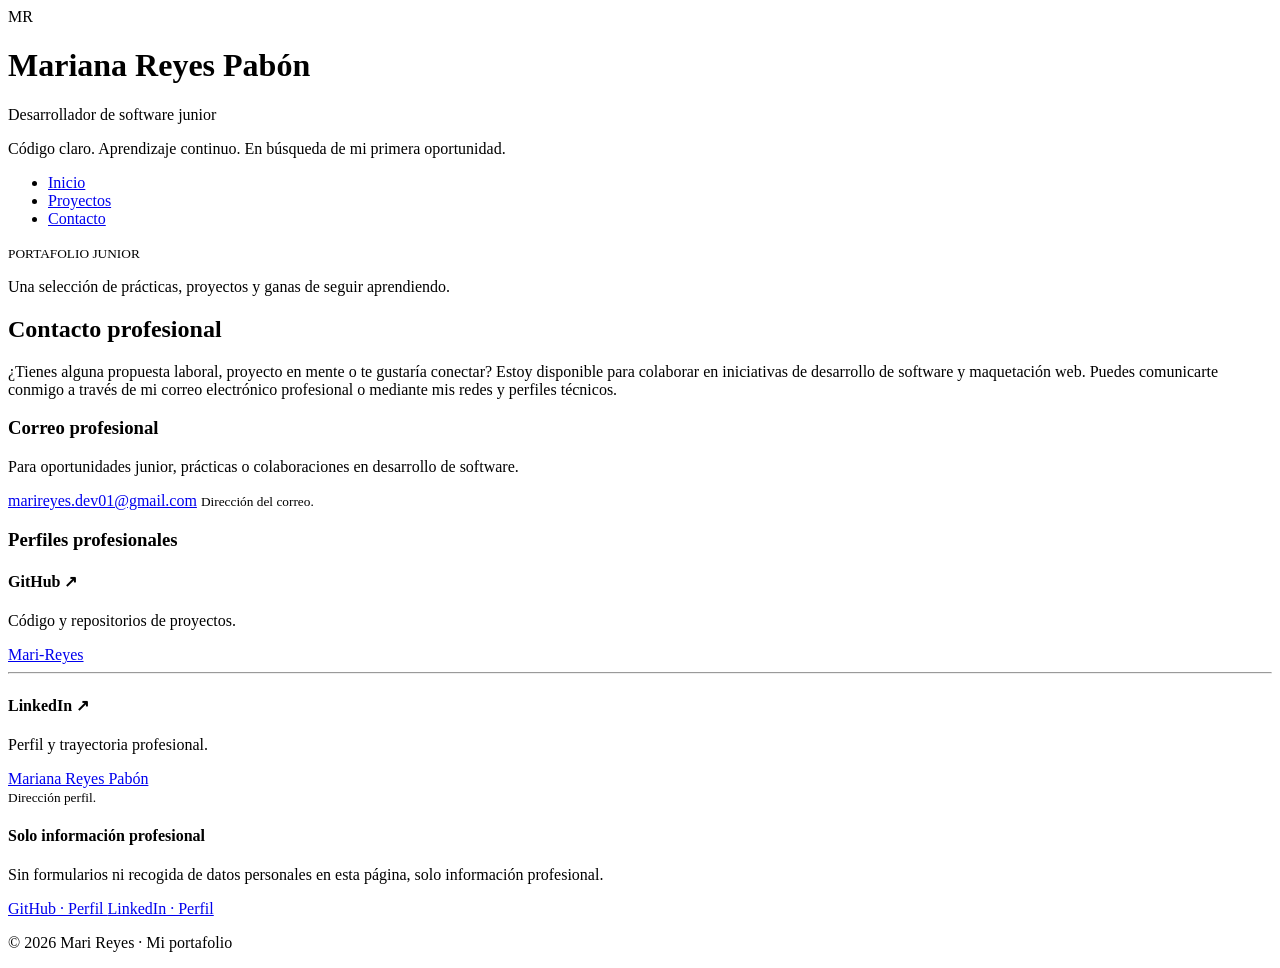
==== contacto.html @ aac741e2 "feat: agregar la estructura y contenido de la pagina de contacto" ====
<!DOCTYPE html>
<html lang="es">
<head>
    <meta charset="UTF-8">
    <meta name="viewport" content="width=device-width, initial-scale=1.0">
    <title>Mariana Reyes Pabón | Junior Software Developer</title>
    <link rel="stylesheet" href="styles.css">
</head>
<body>

    <div class="grid-contenedor">

        <header class="cabecera">
            <div class="avatar">MR</div>
            <div class="info-header">
                <h1>Mariana Reyes Pabón</h1>
                <p>Desarrollador de software junior</p>
            </div>
            <div class="texto-header-derecha">
                <p>Código claro. Aprendizaje continuo. En búsqueda de mi primera oportunidad.</p>
            </div>
        </header>

        <nav class="menu">
            <ul>
                <li><a href="index.html" class="activo">Inicio</a></li>
                <li><a href="proyectos.html">Proyectos</a></li>
                <li><a href="contacto.html">Contacto</a></li>
            </ul>
            <div class="menu-descripcion">
                <small>PORTAFOLIO JUNIOR</small>
                <p>Una selección de prácticas, proyectos y ganas de seguir aprendiendo.</p>
            </div>
        </nav>

        <main class="principal">

            <section class="seccion-intro-contacto">
                <h2>Contacto profesional</h2>
                <p>¿Tienes alguna propuesta laboral, proyecto en mente o te gustaría conectar? Estoy disponible para colaborar en iniciativas de desarrollo de software y maquetación web. Puedes comunicarte conmigo a través de mi correo electrónico profesional o mediante mis redes y perfiles técnicos.</p>
            </section>

            <section class="tarjeta-correo">
                <h3>Correo profesional</h3>
                <p>Para oportunidades junior, prácticas o colaboraciones en desarrollo de software.</p>

                <a href="marireyes.dev01@gmail.com" class="btn-correo">marireyes.dev01@gmail.com</a>
                <small class="nota-privacidad">Dirección del correo.</small>
            </section>

            <section class="tarjeta-redes">
                <h3>Perfiles profesionales</h3>
                
                <div class="item-red">
                    <h4>GitHub ↗</h4>
                    <p>Código y repositorios de proyectos.</p>

                    <a href="Mari-Reyes" target="_blank">Mari-Reyes</a>
                </div>

                <hr class="divisor">

                <div class="item-red">
                    <h4>LinkedIn ↗</h4>
                    <p>Perfil y trayectoria profesional.</p>

                    <a href="www.linkedin.com/in/mariana-reyes-pabón-7a0017425" target="_blank">Mariana Reyes Pabón</a>
                </div>

                <small class="nota-privacidad">Dirección perfil.</small>
            </section>

            <section class="seccion-aviso-privacidad">
                <h4>Solo información profesional</h4>
                <p>Sin formularios ni recogida de datos personales en esta página, solo información profesional.</p>
            </section>

        </main>

        <footer class="pie">
            <div class="enlaces-footer">
                <a href="Mari-Reyes (Mariana Reyes Pabón)" target="_blank">GitHub · Perfil </a>
                <a href="www.linkedin.com/in/mariana-reyes-pabón-7a0017425" target="_blank">LinkedIn · Perfil </a>
            </div>
            <p class="copyright">© 2026 Mari Reyes · Mi portafolio </p>
        </footer>

    </div>

</body>
</html>
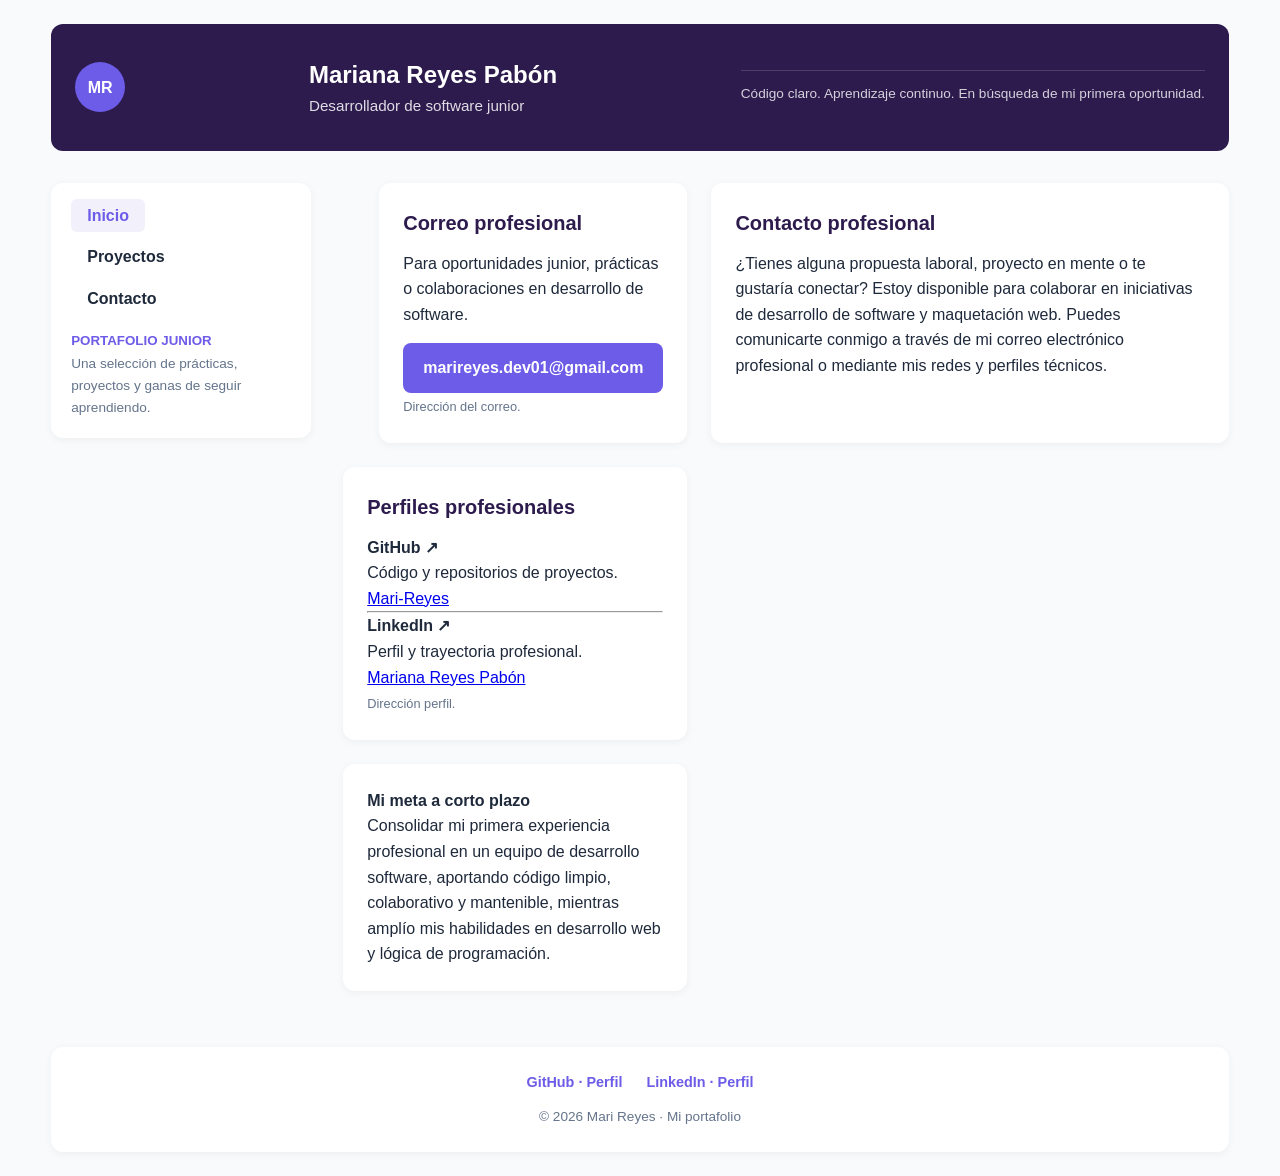
==== commit f6969c6a: "feat: :art: Modelo base para style.css Corrección de texto dentro de contacto y estructuracion base " ====
--- a/contacto.html
+++ b/contacto.html
@@ -71,8 +71,8 @@
             </section>
 
             <section class="seccion-aviso-privacidad">
-                <h4>Solo información profesional</h4>
-                <p>Sin formularios ni recogida de datos personales en esta página, solo información profesional.</p>
+                <h4>Mi meta a corto plazo</h4>
+                <p>Consolidar mi primera experiencia profesional en un equipo de desarrollo software, aportando código limpio, colaborativo y mantenible, mientras amplío mis habilidades en desarrollo web y lógica de programación.</p>
             </section>
 
         </main>
--- a/styles.css
+++ b/styles.css
@@ -0,0 +1,325 @@
+
+/* ESTILOS GENERALES Y MOBILE FIRST (R2, R6, R7)     */
+
+:root {
+    --color-fondo: #f8fafc;
+    --color-principal: #2D1B4E; 
+    --color-secundario: #6C5CE7; 
+    --color-claro: #f1f0fb;
+    --color-texto: #1e293b;
+    --color-texto-suave: #64748b;
+    --color-tarjeta: #ffffff;
+}
+
+* {
+    box-sizing: border-box;
+    margin: 0;
+    padding: 0;
+}
+
+body {
+    font-family: 'Segoe UI', Tahoma, Geneva, Verdana, sans-serif;
+    background-color: var(--color-fondo);
+    color: var(--color-texto);
+    line-height: 1.6;
+}
+
+.grid-contenedor {
+    max-width: 1200px;
+    width: 92%;
+    margin: 0 auto;
+    display: flex;
+    flex-direction: column;
+    gap: 1.5rem;
+    padding: 1.5rem 0;
+}
+
+img {
+    max-width: 100%;
+    height: auto;
+    display: block;
+}
+
+
+/* COMPONENTES BASE (MÓVIL / 1 COLUMNA)             */
+
+.cabecera {
+    background-color: var(--color-principal);
+    color: #ffffff;
+    padding: 2rem 1.5rem;
+    border-radius: 12px;
+    display: flex;
+    flex-direction: column;
+    gap: 1rem;
+}
+
+.avatar {
+    width: 50px;
+    height: 50px;
+    background-color: var(--color-secundario);
+    color: white;
+    display: flex;
+    align-items: center;
+    justify-content: center;
+    font-weight: bold;
+    border-radius: 50%;
+}
+
+.info-header h1 {
+    font-size: 1.5rem;
+}
+
+.info-header p {
+    font-size: 0.95rem;
+    opacity: 0.85;
+}
+
+.texto-header-derecha {
+    font-size: 0.85rem;
+    opacity: 0.8;
+    border-top: 1px solid rgba(255,255,255,0.2);
+    padding-top: 0.75rem;
+}
+
+/* R8 & R9: Menú de navegación con rutas relativas */
+.menu {
+    background-color: var(--color-tarjeta);
+    padding: 1.25rem;
+    border-radius: 12px;
+    box-shadow: 0 2px 8px rgba(0,0,0,0.05);
+}
+
+.menu ul {
+    list-style: none;
+    display: flex;
+    gap: 1rem;
+    margin-bottom: 1rem;
+}
+
+.menu a {
+    text-decoration: none;
+    color: var(--color-texto);
+    font-weight: 600;
+    padding: 0.5rem 1rem;
+    border-radius: 6px;
+    transition: background 0.2s;
+}
+
+.menu a:hover, .menu a.activo {
+    background-color: var(--color-claro);
+    color: var(--color-secundario);
+}
+
+.menu-descripcion small {
+    color: var(--color-secundario);
+    font-weight: bold;
+}
+
+.menu-descripcion p {
+    font-size: 0.85rem;
+    color: var(--color-texto-suave);
+}
+
+.principal {
+    display: flex;
+    flex-direction: column;
+    gap: 1.5rem;
+}
+
+/* Tarjetas y secciones */
+.tarjeta-seccion, .tarjeta-correo, .tarjeta-redes, .seccion-aviso-privacidad, .tarjeta-contacto, .seccion-intro, .seccion-intro-contacto {
+    background-color: var(--color-tarjeta);
+    padding: 1.5rem;
+    border-radius: 12px;
+    box-shadow: 0 2px 8px rgba(0,0,0,0.05);
+}
+
+.tarjeta-seccion h2, .seccion-habilidades h2, .seccion-proyectos h2, .seccion-intro h2, .tarjeta-contacto h2, .seccion-intro-contacto h2, .tarjeta-correo h3, .tarjeta-redes h3 {
+    color: var(--color-principal);
+    margin-bottom: 0.75rem;
+    font-size: 1.25rem;
+}
+
+.badge-destacado, .periodo {
+    display: inline-block;
+    background-color: var(--color-claro);
+    color: var(--color-secundario);
+    padding: 0.35rem 0.75rem;
+    border-radius: 6px;
+    font-size: 0.85rem;
+    font-weight: 600;
+    margin-top: 1rem;
+}
+
+.grid-habilidades, .grid-tarjetas-proyectos {
+    display: grid;
+    grid-template-columns: repeat(auto-fit, minmax(260px, 1fr));
+    gap: 1rem;
+    margin-top: 1rem;
+}
+
+.card-habilidad, .card-proyecto-detalle {
+    background-color: var(--color-fondo);
+    border: 1px solid #e2e8f0;
+    padding: 1.25rem;
+    border-radius: 10px;
+    display: flex;
+    flex-direction: column;
+    gap: 0.75rem;
+}
+
+.icono-habilidad {
+    background-color: var(--color-claro);
+    color: var(--color-secundario);
+    width: 40px;
+    height: 40px;
+    display: flex;
+    align-items: center;
+    justify-content: center;
+    border-radius: 8px;
+    font-weight: bold;
+}
+
+.tags-tecnologias, .tags-proyecto {
+    display: flex;
+    gap: 0.5rem;
+    flex-wrap: wrap;
+}
+
+.tag {
+    background-color: var(--color-claro);
+    color: var(--color-secundario);
+    font-size: 0.75rem;
+    padding: 0.2rem 0.5rem;
+    border-radius: 4px;
+    font-weight: 600;
+}
+
+/* R10: Enlaces externos */
+.btn-contacto, .btn-github, .btn-correo {
+    display: inline-block;
+    background-color: var(--color-secundario);
+    color: white;
+    text-decoration: none;
+    padding: 0.75rem 1.25rem;
+    border-radius: 8px;
+    font-weight: 600;
+    text-align: center;
+    margin-top: 1rem;
+    transition: background 0.2s;
+}
+
+.btn-contacto:hover, .btn-github:hover, .btn-correo:hover {
+    background-color: var(--color-principal);
+}
+
+.ruta-ejemplo, .nota-privacidad {
+    font-size: 0.8rem;
+    color: var(--color-texto-suave);
+}
+
+.pie {
+    background-color: var(--color-tarjeta);
+    padding: 1.5rem;
+    border-radius: 12px;
+    text-align: center;
+    font-size: 0.9rem;
+    box-shadow: 0 2px 8px rgba(0,0,0,0.05);
+}
+
+.enlaces-footer {
+    display: flex;
+    justify-content: center;
+    gap: 1.5rem;
+    margin-bottom: 0.75rem;
+}
+
+.enlaces-footer a {
+    color: var(--color-secundario);
+    text-decoration: none;
+    font-weight: 600;
+}
+
+.enlaces-footer a:hover {
+    text-decoration: underline;
+}
+
+.copyright {
+    color: var(--color-texto-suave);
+    font-size: 0.85rem;
+}
+
+
+
+/* MEDIA QUERY 1: BREAKPOINT DESDE 600px (R3)        */
+
+
+@media (min-width: 600px) {
+    .cabecera {
+        flex-direction: row;
+        align-items: center;
+        justify-content: space-between;
+    }
+}
+
+
+/* MEDIA QUERY 2: BREAKPOINT DESDE 1024px (R3, R4)   */
+
+@media (min-width: 1024px) {
+    /* R4: Estructura Grid por áreas en Computador */
+    .grid-contenedor {
+        display: grid;
+        grid-template-areas: 
+            "header header"
+            "nav main"
+            "footer footer";
+        grid-template-columns: 260px 1fr;
+        gap: 2rem;
+    }
+
+    .cabecera {
+        grid-area: header;
+    }
+
+    .menu {
+        grid-area: nav;
+        align-self: start;
+        position: sticky;
+        top: 1.5rem;
+    }
+
+    .menu ul {
+        flex-direction: column;
+    }
+
+    .principal {
+        grid-area: main;
+        display: grid;
+        grid-template-areas: 
+            "perfil formacion"
+            "habilidades habilidades"
+            "proyectos proyectos"
+            "contacto contacto";
+        grid-template-columns: 1fr 1fr;
+        gap: 1.5rem;
+    }
+
+    .perfil { grid-area: perfil; }
+    .formacion { grid-area: formacion; }
+    .seccion-habilidades { grid-area: habilidades; }
+    .seccion-proyectos { grid-area: proyectos; }
+    .tarjeta-contacto { grid-area: contacto; }
+
+    /* Para proyectos.html y contacto.html */
+    .seccion-intro { grid-area: perfil; grid-column: span 2; }
+    .seccion-proyectos-grid { grid-area: habilidades; grid-column: span 2; }
+    
+    .seccion-intro-contacto { grid-area: perfil; grid-column: span 2; }
+    .tarjeta-correo { grid-area: formacion; }
+    .tarjeta-redes { grid-area: habilidades; }
+    .seccion-aviso-privacidad { grid-area: proyectos; grid-column: span 2; }
+
+    .pie {
+        grid-area: footer;
+    }
+}
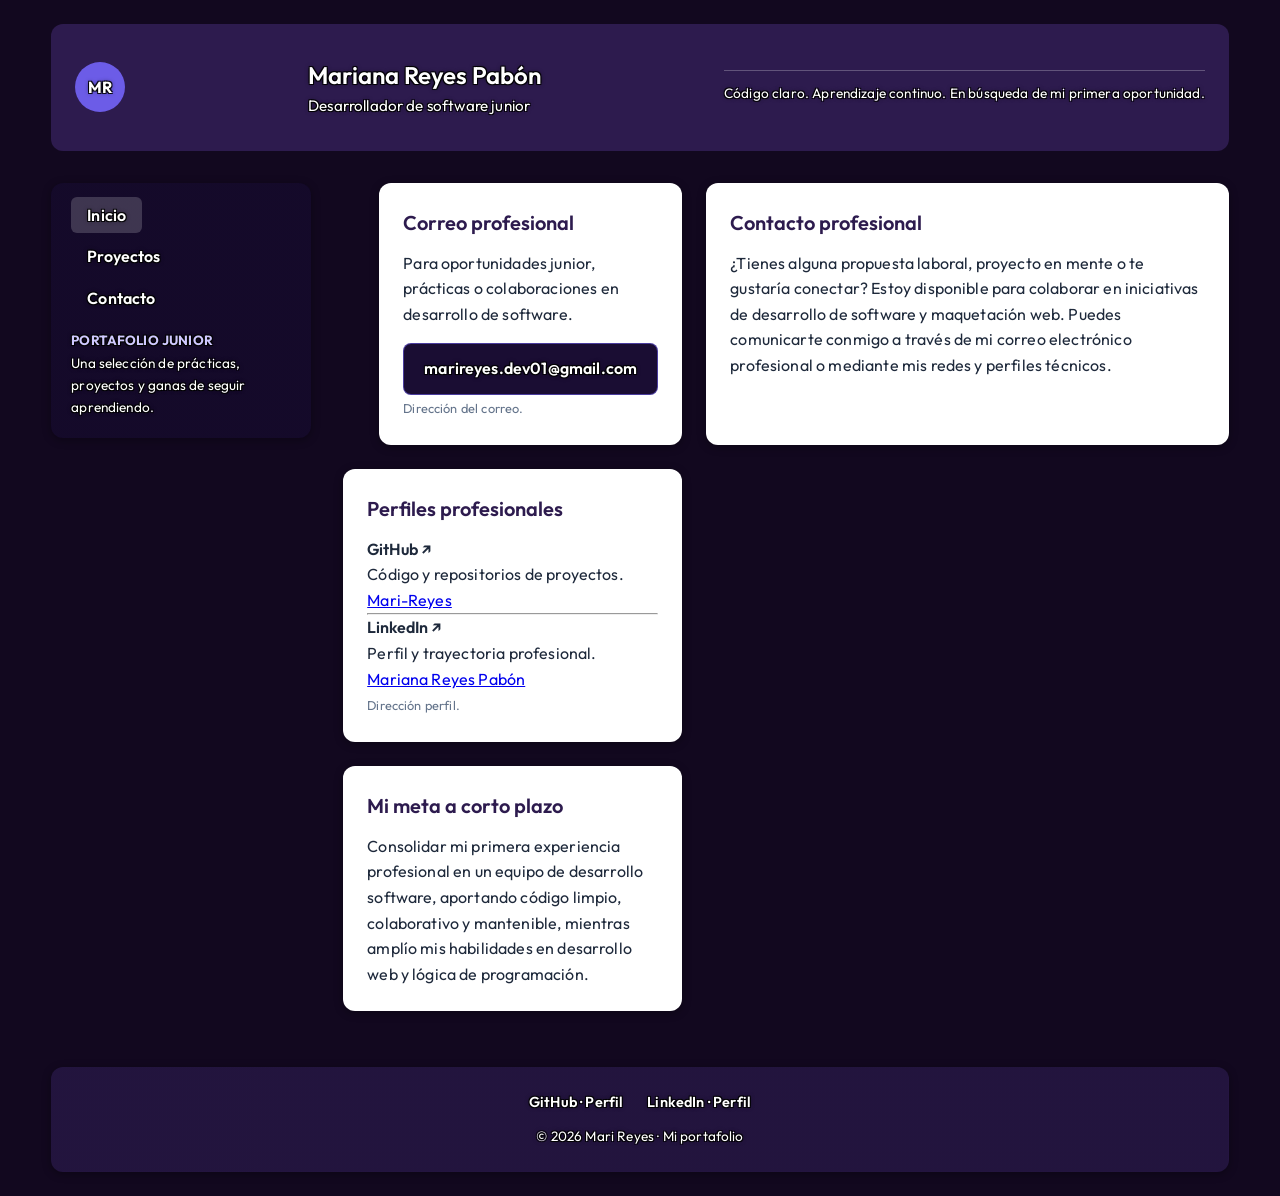
==== commit 60fda97f: "feat: :sparkles: Correcion direccion de enlaces a redes profesionales. Cambio de enlaces que direcio" ====
--- a/contacto.html
+++ b/contacto.html
@@ -55,7 +55,7 @@
                     <h4>GitHub ↗</h4>
                     <p>Código y repositorios de proyectos.</p>
 
-                    <a href="Mari-Reyes" target="_blank">Mari-Reyes</a>
+                    <a href="https://github.com/Mari-Reyes" target="_blank">Mari-Reyes</a>
                 </div>
 
                 <hr class="divisor">
@@ -64,7 +64,7 @@
                     <h4>LinkedIn ↗</h4>
                     <p>Perfil y trayectoria profesional.</p>
 
-                    <a href="www.linkedin.com/in/mariana-reyes-pabón-7a0017425" target="_blank">Mariana Reyes Pabón</a>
+                    <a href="https://www.linkedin.com/in/mariana-reyes-pab%C3%B3n-7a0017425/?trk=public-profile-join-page" target="_blank">Mariana Reyes Pabón</a>
                 </div>
 
                 <small class="nota-privacidad">Dirección perfil.</small>
@@ -79,8 +79,8 @@
 
         <footer class="pie">
             <div class="enlaces-footer">
-                <a href="Mari-Reyes (Mariana Reyes Pabón)" target="_blank">GitHub · Perfil </a>
-                <a href="www.linkedin.com/in/mariana-reyes-pabón-7a0017425" target="_blank">LinkedIn · Perfil </a>
+                <a href="https://github.com/Mari-Reyes" target="_blank">GitHub · Perfil </a>
+                <a href="https://www.linkedin.com/in/mariana-reyes-pab%C3%B3n-7a0017425/?trk=public-profile-join-page" target="_blank">LinkedIn · Perfil </a>
             </div>
             <p class="copyright">© 2026 Mari Reyes · Mi portafolio </p>
         </footer>
--- a/styles.css
+++ b/styles.css
@@ -1,14 +1,25 @@
-
-/* ESTILOS GENERALES Y MOBILE FIRST (R2, R6, R7)     */
+/*ESTILOS GENERALES Y MOBILE FIRST*/
+
+@import url('https://fonts.googleapis.com/css2?family=Outfit:wght@300;400;500;600;700&display=swap');
 
 :root {
-    --color-fondo: #f8fafc;
-    --color-principal: #2D1B4E; 
-    --color-secundario: #6C5CE7; 
+
+    --color-fondo: #12081F;
+    --color-principal: #2D1B4E;
+    --color-secundario: #6C5CE7;
     --color-claro: #f1f0fb;
     --color-texto: #1e293b;
     --color-texto-suave: #64748b;
     --color-tarjeta: #ffffff;
+    --color-superficie: #f8fafc; 
+
+    --texto-claro: #ffffff;
+    --borde-texto:
+        -1px -1px 0 rgba(0, 0, 0, 0.85),
+         1px -1px 0 rgba(0, 0, 0, 0.85),
+        -1px  1px 0 rgba(0, 0, 0, 0.85),
+         1px  1px 0 rgba(0, 0, 0, 0.85),
+         0 0 4px rgba(0, 0, 0, 0.6);
 }
 
 * {
@@ -18,10 +29,16 @@
 }
 
 body {
-    font-family: 'Segoe UI', Tahoma, Geneva, Verdana, sans-serif;
+    font-family: 'Google Sans', 'Outfit', 'Segoe UI', Tahoma, Geneva, Verdana, sans-serif;
     background-color: var(--color-fondo);
     color: var(--color-texto);
     line-height: 1.6;
+    letter-spacing: 0.01em;
+}
+
+h1, h2, h3, h4 {
+    font-weight: 600;
+    letter-spacing: 0;
 }
 
 .grid-contenedor {
@@ -41,28 +58,30 @@
 }
 
 
-/* COMPONENTES BASE (MÓVIL / 1 COLUMNA)             */
+/* CABECERA (fondo oscuro -> texto blanco con borde negro)*/
 
 .cabecera {
     background-color: var(--color-principal);
-    color: #ffffff;
+    color: var(--texto-claro);
     padding: 2rem 1.5rem;
     border-radius: 12px;
     display: flex;
     flex-direction: column;
     gap: 1rem;
+    text-shadow: var(--borde-texto);
 }
 
 .avatar {
     width: 50px;
     height: 50px;
     background-color: var(--color-secundario);
-    color: white;
+    color: var(--texto-claro);
     display: flex;
     align-items: center;
     justify-content: center;
     font-weight: bold;
     border-radius: 50%;
+    text-shadow: var(--borde-texto);
 }
 
 .info-header h1 {
@@ -71,22 +90,32 @@
 
 .info-header p {
     font-size: 0.95rem;
-    opacity: 0.85;
+    opacity: 1;
 }
 
 .texto-header-derecha {
     font-size: 0.85rem;
-    opacity: 0.8;
-    border-top: 1px solid rgba(255,255,255,0.2);
+    border-top: 1px solid rgba(255, 255, 255, 0.25);
     padding-top: 0.75rem;
 }
 
-/* R8 & R9: Menú de navegación con rutas relativas */
+
+/* MENÚ DE NAVEGACIÓN (con imagen background.png)*/
+
 .menu {
-    background-color: var(--color-tarjeta);
+    /* Velo oscuro muy ligero encima de la imagen para que el texto se lea */
+    background-image:
+        linear-gradient(rgba(10, 4, 24, 0.35), rgba(10, 4, 24, 0.35)),
+        url('../Mi_portafolio/img/background.png');
+    background-size: cover;
+    background-position: center;
+    background-repeat: no-repeat;
+    background-color: #1a0d33;
+    color: var(--texto-claro);
     padding: 1.25rem;
     border-radius: 12px;
-    box-shadow: 0 2px 8px rgba(0,0,0,0.05);
+    box-shadow: 0 2px 8px rgba(0, 0, 0, 0.35);
+    text-shadow: var(--borde-texto);
 }
 
 .menu ul {
@@ -98,26 +127,28 @@
 
 .menu a {
     text-decoration: none;
-    color: var(--color-texto);
+    color: var(--texto-claro);
     font-weight: 600;
     padding: 0.5rem 1rem;
     border-radius: 6px;
     transition: background 0.2s;
-}
-
-.menu a:hover, .menu a.activo {
-    background-color: var(--color-claro);
-    color: var(--color-secundario);
+    text-shadow: var(--borde-texto);
+}
+
+.menu a:hover,
+.menu a.activo {
+    background-color: rgba(255, 255, 255, 0.18);
+    color: var(--texto-claro);
 }
 
 .menu-descripcion small {
-    color: var(--color-secundario);
+    color: #cfc8ff;
     font-weight: bold;
 }
 
 .menu-descripcion p {
     font-size: 0.85rem;
-    color: var(--color-texto-suave);
+    color: var(--texto-claro);
 }
 
 .principal {
@@ -126,21 +157,46 @@
     gap: 1.5rem;
 }
 
-/* Tarjetas y secciones */
-.tarjeta-seccion, .tarjeta-correo, .tarjeta-redes, .seccion-aviso-privacidad, .tarjeta-contacto, .seccion-intro, .seccion-intro-contacto {
+
+/* TARJETAS Y SECCIONES (fondo blanco -> texto oscuro)*/
+
+.tarjeta-seccion,
+.tarjeta-correo,
+.tarjeta-redes,
+.seccion-aviso-privacidad,
+.tarjeta-contacto,
+.seccion-intro,
+.seccion-intro-contacto,
+.seccion-habilidades {
     background-color: var(--color-tarjeta);
     padding: 1.5rem;
     border-radius: 12px;
-    box-shadow: 0 2px 8px rgba(0,0,0,0.05);
-}
-
-.tarjeta-seccion h2, .seccion-habilidades h2, .seccion-proyectos h2, .seccion-intro h2, .tarjeta-contacto h2, .seccion-intro-contacto h2, .tarjeta-correo h3, .tarjeta-redes h3 {
+    box-shadow: 0 2px 8px rgba(0, 0, 0, 0.35);
+}
+
+.seccion-proyectos-grid {
+    background-color: var(--color-tarjeta);
+    padding: 1.5rem;
+    border-radius: 12px;
+    box-shadow: 0 2px 8px rgba(0, 0, 0, 0.35);
+}
+
+.tarjeta-seccion h2,
+.seccion-habilidades h2,
+.seccion-proyectos h2,
+.seccion-intro h2,
+.tarjeta-contacto h2,
+.seccion-intro-contacto h2,
+.tarjeta-correo h3,
+.tarjeta-redes h3,
+.seccion-aviso-privacidad h4 {
     color: var(--color-principal);
     margin-bottom: 0.75rem;
     font-size: 1.25rem;
 }
 
-.badge-destacado, .periodo {
+.badge-destacado,
+.periodo {
     display: inline-block;
     background-color: var(--color-claro);
     color: var(--color-secundario);
@@ -151,15 +207,17 @@
     margin-top: 1rem;
 }
 
-.grid-habilidades, .grid-tarjetas-proyectos {
+.grid-habilidades,
+.grid-tarjetas-proyectos {
     display: grid;
     grid-template-columns: repeat(auto-fit, minmax(260px, 1fr));
     gap: 1rem;
     margin-top: 1rem;
 }
 
-.card-habilidad, .card-proyecto-detalle {
-    background-color: var(--color-fondo);
+.card-habilidad,
+.card-proyecto-detalle {
+    background-color: var(--color-superficie);
     border: 1px solid #e2e8f0;
     padding: 1.25rem;
     border-radius: 10px;
@@ -180,7 +238,8 @@
     font-weight: bold;
 }
 
-.tags-tecnologias, .tags-proyecto {
+.tags-tecnologias,
+.tags-proyecto {
     display: flex;
     gap: 0.5rem;
     flex-wrap: wrap;
@@ -195,49 +254,83 @@
     font-weight: 600;
 }
 
-/* R10: Enlaces externos */
-.btn-contacto, .btn-github, .btn-correo {
+
+/* BOTONES (con imagen Botones.png)*/
+
+.btn-contacto,
+.btn-github,
+.btn-correo {
     display: inline-block;
-    background-color: var(--color-secundario);
-    color: white;
+    background-image: url('../Mi_portafolio/img/footer.png');
+    background-size: cover;
+    background-position: center;
+    background-repeat: no-repeat;
+    background-color: #1a0d33;
+    color: var(--texto-claro);
+    text-shadow: var(--borde-texto);
     text-decoration: none;
     padding: 0.75rem 1.25rem;
+    border: 1px solid rgba(108, 92, 231, 0.6);
     border-radius: 8px;
     font-weight: 600;
     text-align: center;
     margin-top: 1rem;
-    transition: background 0.2s;
-}
-
-.btn-contacto:hover, .btn-github:hover, .btn-correo:hover {
-    background-color: var(--color-principal);
-}
-
-.ruta-ejemplo, .nota-privacidad {
+    transition: filter 0.2s, transform 0.2s;
+}
+
+.btn-contacto:hover,
+.btn-github:hover,
+.btn-correo:hover {
+    filter: brightness(1.25) saturate(1.1);
+    transform: translateY(-1px);
+}
+
+.btn-contacto:focus-visible,
+.btn-github:focus-visible,
+.btn-correo:focus-visible {
+    outline: 3px solid var(--color-secundario);
+    outline-offset: 2px;
+}
+
+.ruta-ejemplo,
+.nota-privacidad {
     font-size: 0.8rem;
     color: var(--color-texto-suave);
 }
 
+
+/* FOOTER (con imagen footer.png en todas las páginas)*/
+
 .pie {
-    background-color: var(--color-tarjeta);
+    background-image:
+        linear-gradient(rgba(10, 4, 24, 0.3), rgba(10, 4, 24, 0.3)),
+        url('../Mi_portafolio/img/Botones.png');
+    background-size: cover;
+    background-position: center;
+    background-repeat: no-repeat;
+    background-color: #2D1B4E;
+    color: var(--texto-claro);
+    text-shadow: var(--borde-texto);
     padding: 1.5rem;
     border-radius: 12px;
     text-align: center;
     font-size: 0.9rem;
-    box-shadow: 0 2px 8px rgba(0,0,0,0.05);
+    box-shadow: 0 2px 8px rgba(0, 0, 0, 0.35);
 }
 
 .enlaces-footer {
     display: flex;
     justify-content: center;
+    flex-wrap: wrap;
     gap: 1.5rem;
     margin-bottom: 0.75rem;
 }
 
 .enlaces-footer a {
-    color: var(--color-secundario);
+    color: var(--texto-claro);
     text-decoration: none;
     font-weight: 600;
+    text-shadow: var(--borde-texto);
 }
 
 .enlaces-footer a:hover {
@@ -245,14 +338,13 @@
 }
 
 .copyright {
-    color: var(--color-texto-suave);
+    color: var(--texto-claro);
     font-size: 0.85rem;
-}
-
-
-
-/* MEDIA QUERY 1: BREAKPOINT DESDE 600px (R3)        */
-
+    text-shadow: var(--borde-texto);
+}
+
+
+/* MEDIA QUERY 1: DESDE 600px*/
 
 @media (min-width: 600px) {
     .cabecera {
@@ -263,13 +355,12 @@
 }
 
 
-/* MEDIA QUERY 2: BREAKPOINT DESDE 1024px (R3, R4)   */
+/* MEDIA QUERY 2: DESDE 1024px (Grid por áreas en computador)*/
 
 @media (min-width: 1024px) {
-    /* R4: Estructura Grid por áreas en Computador */
     .grid-contenedor {
         display: grid;
-        grid-template-areas: 
+        grid-template-areas:
             "header header"
             "nav main"
             "footer footer";
@@ -295,7 +386,7 @@
     .principal {
         grid-area: main;
         display: grid;
-        grid-template-areas: 
+        grid-template-areas:
             "perfil formacion"
             "habilidades habilidades"
             "proyectos proyectos"
@@ -313,7 +404,7 @@
     /* Para proyectos.html y contacto.html */
     .seccion-intro { grid-area: perfil; grid-column: span 2; }
     .seccion-proyectos-grid { grid-area: habilidades; grid-column: span 2; }
-    
+
     .seccion-intro-contacto { grid-area: perfil; grid-column: span 2; }
     .tarjeta-correo { grid-area: formacion; }
     .tarjeta-redes { grid-area: habilidades; }
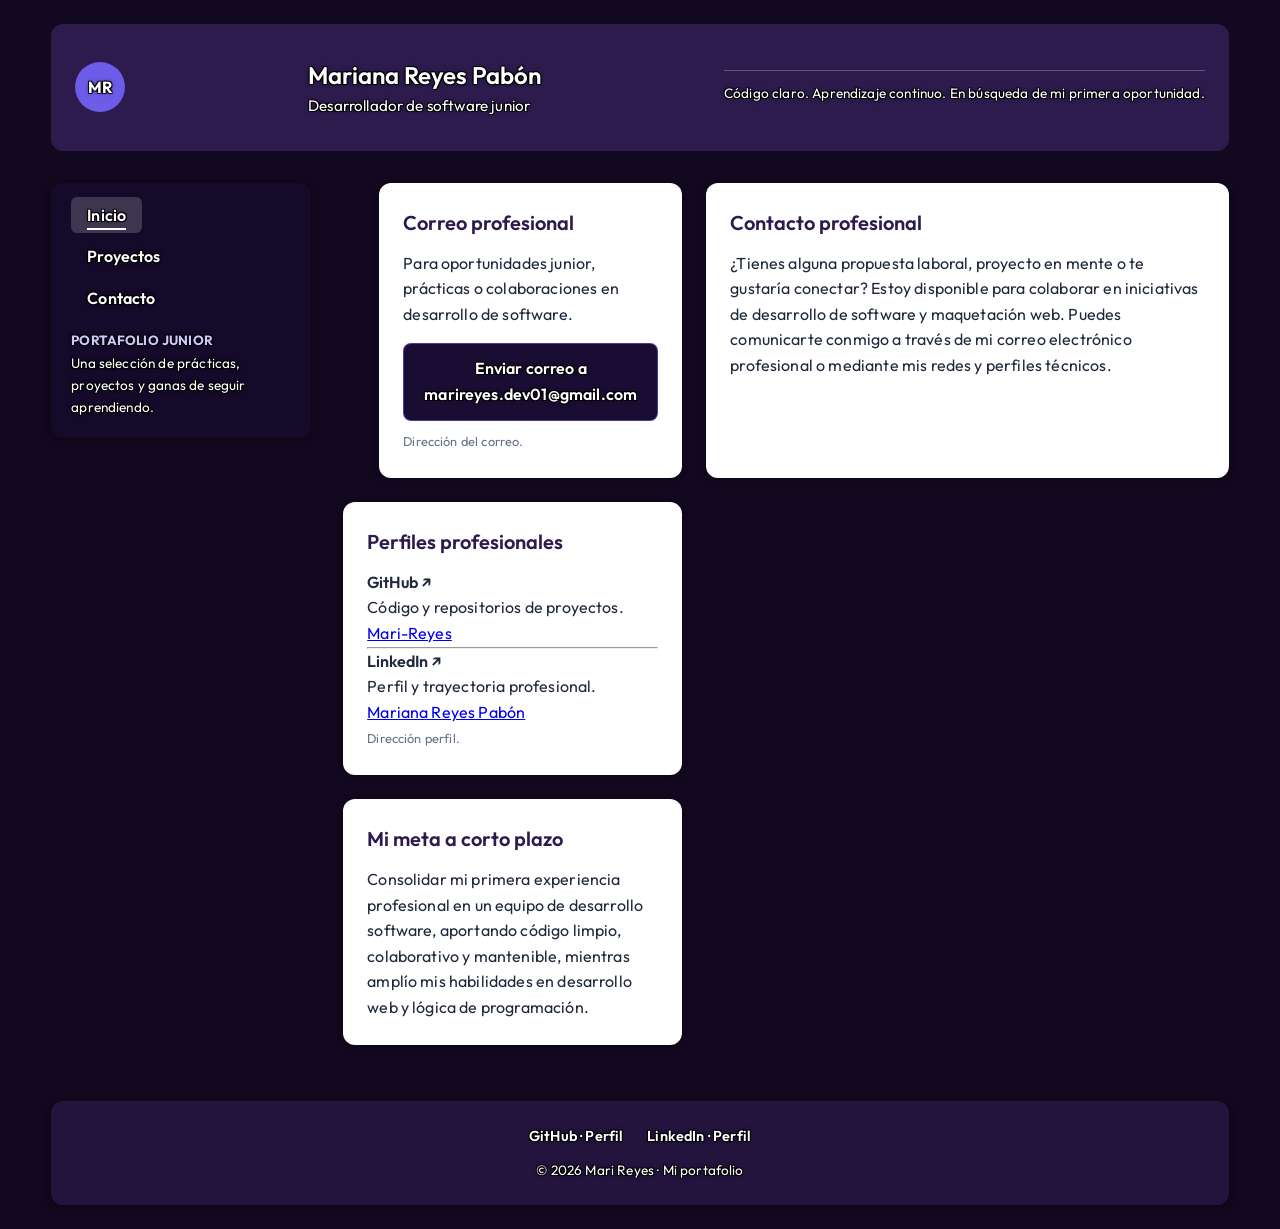
==== commit 93fde96d: "feat: :art: Agregar animaciones al diseño Correcion del enlace al correo electronico e insercion de " ====
--- a/contacto.html
+++ b/contacto.html
@@ -43,8 +43,9 @@
             <section class="tarjeta-correo">
                 <h3>Correo profesional</h3>
                 <p>Para oportunidades junior, prácticas o colaboraciones en desarrollo de software.</p>
-
-                <a href="marireyes.dev01@gmail.com" class="btn-correo">marireyes.dev01@gmail.com</a>
+                <a href="mailto:marireyes.dev01@gmail.com" class="btn-contacto">
+                Enviar correo a marireyes.dev01@gmail.com
+                </a>
                 <small class="nota-privacidad">Dirección del correo.</small>
             </section>
 
--- a/styles.css
+++ b/styles.css
@@ -57,9 +57,6 @@
     display: block;
 }
 
-
-/* CABECERA (fondo oscuro -> texto blanco con borde negro)*/
-
 .cabecera {
     background-color: var(--color-principal);
     color: var(--texto-claro);
@@ -99,11 +96,7 @@
     padding-top: 0.75rem;
 }
 
-
-/* MENÚ DE NAVEGACIÓN (con imagen background.png)*/
-
 .menu {
-    /* Velo oscuro muy ligero encima de la imagen para que el texto se lea */
     background-image:
         linear-gradient(rgba(10, 4, 24, 0.35), rgba(10, 4, 24, 0.35)),
         url('../Mi_portafolio/img/background.png');
@@ -156,9 +149,6 @@
     flex-direction: column;
     gap: 1.5rem;
 }
-
-
-/* TARJETAS Y SECCIONES (fondo blanco -> texto oscuro)*/
 
 .tarjeta-seccion,
 .tarjeta-correo,
@@ -254,9 +244,6 @@
     font-weight: 600;
 }
 
-
-/* BOTONES (con imagen Botones.png)*/
-
 .btn-contacto,
 .btn-github,
 .btn-correo {
@@ -298,9 +285,6 @@
     color: var(--color-texto-suave);
 }
 
-
-/* FOOTER (con imagen footer.png en todas las páginas)*/
-
 .pie {
     background-image:
         linear-gradient(rgba(10, 4, 24, 0.3), rgba(10, 4, 24, 0.3)),
@@ -343,9 +327,6 @@
     text-shadow: var(--borde-texto);
 }
 
-
-/* MEDIA QUERY 1: DESDE 600px*/
-
 @media (min-width: 600px) {
     .cabecera {
         flex-direction: row;
@@ -353,9 +334,6 @@
         justify-content: space-between;
     }
 }
-
-
-/* MEDIA QUERY 2: DESDE 1024px (Grid por áreas en computador)*/
 
 @media (min-width: 1024px) {
     .grid-contenedor {
@@ -413,4 +391,233 @@
     .pie {
         grid-area: footer;
     }
+}
+
+
+@keyframes entrada {
+    from { opacity: 0; transform: translateY(18px); }
+    to   { opacity: 1; transform: translateY(0); }
+}
+
+.cabecera { animation: entrada 0.7s cubic-bezier(.2, .7, .2, 1) backwards; }
+.menu     { animation: entrada 0.7s cubic-bezier(.2, .7, .2, 1) 0.12s backwards; }
+
+.principal > * {
+    animation: entrada 0.7s cubic-bezier(.2, .7, .2, 1) backwards;
+}
+.principal > *:nth-child(1) { animation-delay: 0.22s; }
+.principal > *:nth-child(2) { animation-delay: 0.32s; }
+.principal > *:nth-child(3) { animation-delay: 0.42s; }
+.principal > *:nth-child(4) { animation-delay: 0.52s; }
+.principal > *:nth-child(5) { animation-delay: 0.62s; }
+
+.pie { animation: entrada 0.7s cubic-bezier(.2, .7, .2, 1) 0.6s backwards; }
+
+@keyframes deriva {
+    from { background-position: center, 0% 50%; }
+    to   { background-position: center, 100% 50%; }
+}
+
+.menu,
+.pie {
+    background-size: 100% 100%, cover;
+    animation-name: entrada, deriva;
+    animation-duration: 0.7s, 28s;
+    animation-timing-function: cubic-bezier(.2, .7, .2, 1), ease-in-out;
+    animation-iteration-count: 1, infinite;
+    animation-direction: normal, alternate;
+    animation-fill-mode: backwards, none;
+}
+.menu { animation-delay: 0.12s, 0s; }
+.pie  { animation-delay: 0.6s, 0s; }
+
+@keyframes aro {
+    0%   { box-shadow: 0 0 0 0 rgba(108, 92, 231, 0.55); }
+    70%  { box-shadow: 0 0 0 12px rgba(108, 92, 231, 0); }
+    100% { box-shadow: 0 0 0 0 rgba(108, 92, 231, 0); }
+}
+
+.avatar { animation: aro 3.2s ease-out infinite; }
+
+.menu a {
+    position: relative;
+}
+
+.menu a::after {
+    content: "";
+    position: absolute;
+    left: 1rem;
+    right: 1rem;
+    bottom: 0.2rem;
+    height: 2px;
+    background: var(--texto-claro);
+    transform: scaleX(0);
+    transform-origin: left;
+    transition: transform 0.3s ease;
+}
+
+.menu a:hover::after,
+.menu a.activo::after {
+    transform: scaleX(1);
+}
+
+
+.card-habilidad,
+.card-proyecto-detalle {
+    transition: transform 0.3s ease, box-shadow 0.3s ease, border-color 0.3s ease;
+}
+
+.card-habilidad:hover,
+.card-proyecto-detalle:hover {
+    transform: translateY(-5px);
+    border-color: var(--color-secundario);
+    box-shadow: 0 12px 24px rgba(45, 27, 78, 0.18);
+}
+
+.icono-habilidad {
+    transition: transform 0.3s ease, background-color 0.3s ease, color 0.3s ease;
+}
+
+.card-habilidad:hover .icono-habilidad {
+    transform: scale(1.12) rotate(-4deg);
+    background-color: var(--color-secundario);
+    color: var(--texto-claro);
+}
+
+.tag {
+    transition: background-color 0.25s ease, color 0.25s ease;
+}
+
+.card-proyecto-detalle:hover .tag {
+    background-color: var(--color-secundario);
+    color: var(--texto-claro);
+}
+
+.btn-contacto,
+.btn-github,
+.btn-correo {
+    position: relative;
+    overflow: hidden;
+    background-size: 130% auto;
+    background-position: 0% 50%;
+    transition: background-position 0.6s ease, filter 0.25s ease,
+                transform 0.25s ease, box-shadow 0.25s ease;
+}
+
+.btn-contacto::after,
+.btn-github::after,
+.btn-correo::after {
+    content: "";
+    position: absolute;
+    top: 0;
+    left: -80%;
+    width: 50%;
+    height: 100%;
+    background: linear-gradient(105deg, transparent, rgba(255, 255, 255, 0.35), transparent);
+    transform: skewX(-20deg);
+    pointer-events: none;
+}
+
+.btn-contacto:hover,
+.btn-github:hover,
+.btn-correo:hover {
+    background-position: 100% 50%;
+    box-shadow: 0 6px 16px rgba(108, 92, 231, 0.45);
+}
+
+.btn-contacto:hover::after,
+.btn-github:hover::after,
+.btn-correo:hover::after {
+    left: 130%;
+    transition: left 0.7s ease;
+}
+
+.btn-contacto:active,
+.btn-github:active,
+.btn-correo:active {
+    transform: translateY(0) scale(0.98);
+}
+
+
+.enlaces-footer a {
+    transition: transform 0.25s ease;
+}
+
+.enlaces-footer a:hover {
+    transform: translateY(-2px);
+}
+
+.tarjeta-seccion,
+.tarjeta-correo,
+.tarjeta-redes,
+.seccion-aviso-privacidad,
+.tarjeta-contacto,
+.seccion-intro,
+.seccion-intro-contacto,
+.seccion-habilidades,
+.seccion-proyectos-grid {
+    transition: transform 0.35s ease, box-shadow 0.35s ease;
+}
+
+@media (hover: hover) {
+    .tarjeta-seccion:hover,
+    .tarjeta-correo:hover,
+    .tarjeta-redes:hover,
+    .seccion-aviso-privacidad:hover,
+    .tarjeta-contacto:hover,
+    .seccion-intro:hover,
+    .seccion-intro-contacto:hover,
+    .seccion-habilidades:hover,
+    .seccion-proyectos-grid:hover {
+        transform: scale(1.015);
+        box-shadow: 0 14px 30px rgba(0, 0, 0, 0.45);
+    }
+}
+
+/* Celular: al hacer scroll, cada cuadro crece suavemente al entrar en pantalla */
+@keyframes crecer-scroll {
+    from { transform: scale(0.94); opacity: 0.55; }
+    to   { transform: scale(1);    opacity: 1; }
+}
+
+@media (hover: none) {
+    @supports (animation-timeline: view()) {
+        .principal > .tarjeta-seccion,
+        .principal > .tarjeta-correo,
+        .principal > .tarjeta-redes,
+        .principal > .seccion-aviso-privacidad,
+        .principal > .tarjeta-contacto,
+        .principal > .seccion-intro,
+        .principal > .seccion-intro-contacto,
+        .principal > .seccion-habilidades,
+        .principal > .seccion-proyectos-grid {
+            animation: crecer-scroll linear both;
+            animation-delay: 0s;
+            animation-timeline: view();
+            animation-range: entry 0% entry 70%;
+        }
+    }
+}
+
+
+
+.tarjeta-contacto p {
+    margin-bottom: 0.25rem;
+}
+
+.tarjeta-contacto .btn-contacto {
+    max-width: 100%;
+    white-space: normal;
+    overflow-wrap: anywhere;
+}
+
+
+
+@media (prefers-reduced-motion: reduce) {
+    *,
+    *::before,
+    *::after {
+        animation: none !important;
+        transition: none !important;
+    }
 }
